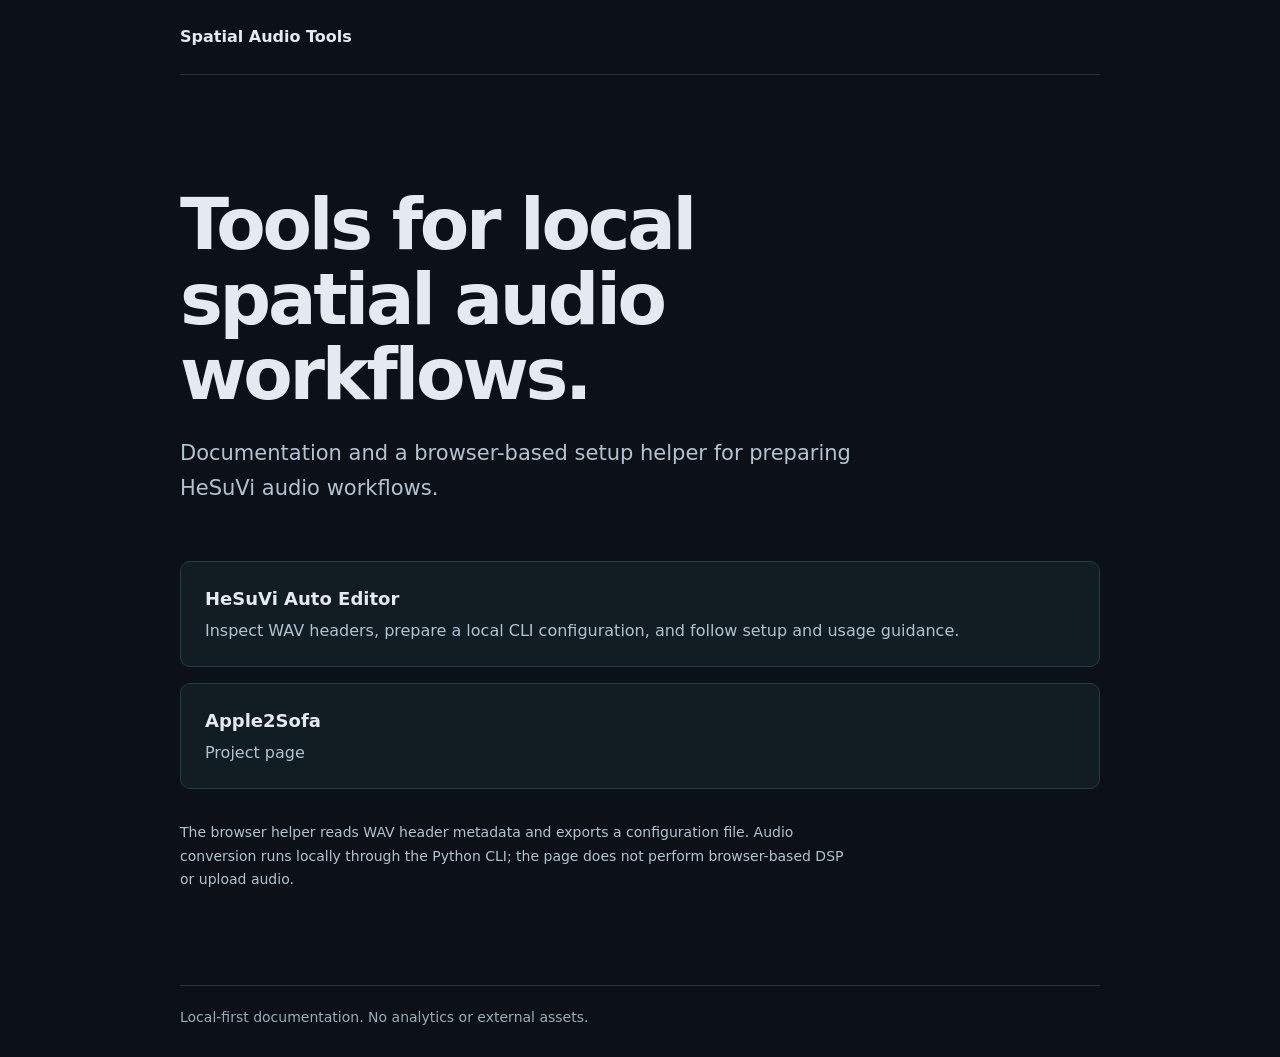
==== index.html @ 545dfa27 "Add public spatial audio documentation site" ====
<!doctype html>
<html lang="en">
<head>
  <meta charset="utf-8">
  <meta name="viewport" content="width=device-width, initial-scale=1">
  <meta name="color-scheme" content="dark">
  <meta name="description" content="Documentation for local-first spatial audio tools.">
  <title>Spatial Audio Tools</title>
  <style>
    :root { color-scheme: dark; font-family: Inter, ui-sans-serif, system-ui, sans-serif; color: #e4eaf0; background: #0b1116; line-height: 1.65; }
    * { box-sizing: border-box; }
    body { margin: 0; }
    header, main, footer { width: min(100% - 40px, 920px); margin: 0 auto; }
    header { padding: 24px 0; border-bottom: 1px solid #27343d; }
    header a { color: inherit; text-decoration: none; font-weight: 650; }
    main { padding: clamp(48px, 10vw, 112px) 0 80px; }
    h1 { max-width: 760px; margin: 0; font-size: clamp(40px, 8vw, 72px); line-height: 1.04; letter-spacing: -.045em; }
    .lead { max-width: 680px; margin: 24px 0 0; color: #b2c3d0; font-size: clamp(18px, 2.4vw, 21px); }
    nav { display: grid; gap: 16px; margin-top: 56px; }
    nav a { display: block; padding: 22px 24px; border: 1px solid #293a44; border-radius: 10px; color: #89d8cb; text-decoration: none; background: #111c23; }
    nav a:hover { border-color: #89d8cb; }
    nav a:focus-visible { outline: 3px solid #dfba75; outline-offset: 3px; }
    nav strong { display: block; margin-bottom: 4px; color: #e4eaf0; font-size: 18px; }
    nav span { color: #b2c3d0; }
    .limit { max-width: 680px; margin-top: 32px; color: #b2c3d0; font-size: 14px; }
    footer { padding: 20px 0 28px; border-top: 1px solid #27343d; color: #99adb9; font-size: 14px; }
    @media (max-width: 520px) { header, main, footer { width: min(100% - 32px, 920px); } nav { margin-top: 40px; } nav a { padding: 18px; } }
  </style>
</head>
<body>
  <header><a href="./">Spatial Audio Tools</a></header>
  <main>
    <h1>Tools for local spatial audio workflows.</h1>
    <p class="lead">Documentation and a browser-based setup helper for preparing HeSuVi audio workflows.</p>
    <nav aria-label="Project documentation">
      <a href="./hesuvi-auto-editor/">
        <strong>HeSuVi Auto Editor</strong>
        <span>Inspect WAV headers, prepare a local CLI configuration, and follow setup and usage guidance.</span>
      </a>
      <a href="./apple2sofa/">
        <strong>Apple2Sofa</strong>
        <span>Project page</span>
      </a>
    </nav>
    <p class="limit">The browser helper reads WAV header metadata and exports a configuration file. Audio conversion runs locally through the Python CLI; the page does not perform browser-based DSP or upload audio.</p>
  </main>
  <footer>Local-first documentation. No analytics or external assets.</footer>
</body>
</html>
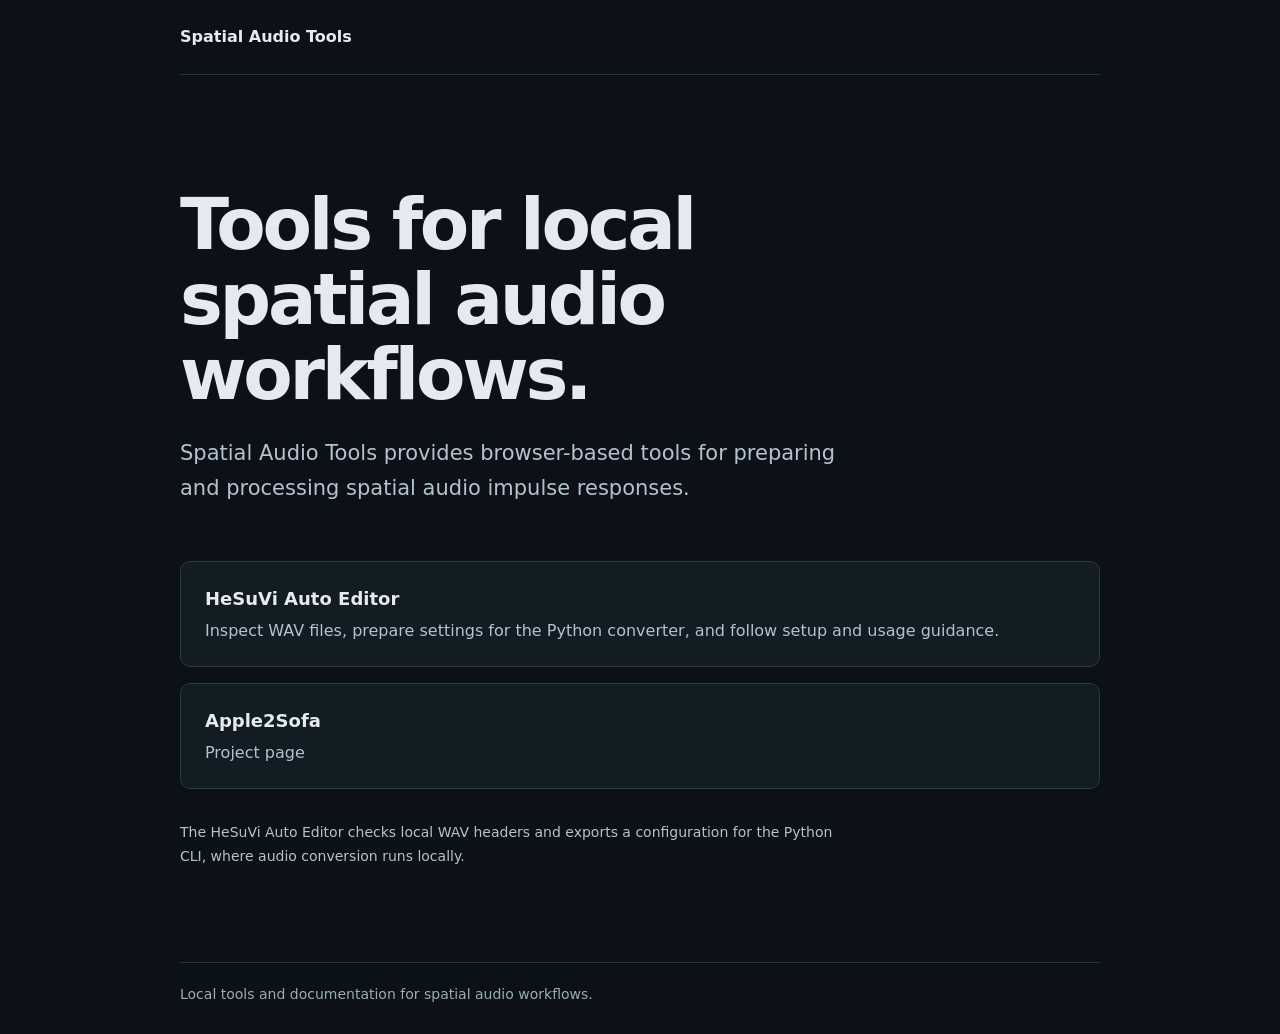
==== commit 5fb2cbde: "docs: clarify spatial audio tool capabilities" ====
--- a/index.html
+++ b/index.html
@@ -4,7 +4,7 @@
   <meta charset="utf-8">
   <meta name="viewport" content="width=device-width, initial-scale=1">
   <meta name="color-scheme" content="dark">
-  <meta name="description" content="Documentation for local-first spatial audio tools.">
+  <meta name="description" content="Browser-based tools for preparing and processing spatial audio impulse responses.">
   <title>Spatial Audio Tools</title>
   <style>
     :root { color-scheme: dark; font-family: Inter, ui-sans-serif, system-ui, sans-serif; color: #e4eaf0; background: #0b1116; line-height: 1.65; }
@@ -31,19 +31,19 @@
   <header><a href="./">Spatial Audio Tools</a></header>
   <main>
     <h1>Tools for local spatial audio workflows.</h1>
-    <p class="lead">Documentation and a browser-based setup helper for preparing HeSuVi audio workflows.</p>
+    <p class="lead">Spatial Audio Tools provides browser-based tools for preparing and processing spatial audio impulse responses.</p>
     <nav aria-label="Project documentation">
       <a href="./hesuvi-auto-editor/">
         <strong>HeSuVi Auto Editor</strong>
-        <span>Inspect WAV headers, prepare a local CLI configuration, and follow setup and usage guidance.</span>
+        <span>Inspect WAV files, prepare settings for the Python converter, and follow setup and usage guidance.</span>
       </a>
       <a href="./apple2sofa/">
         <strong>Apple2Sofa</strong>
         <span>Project page</span>
       </a>
     </nav>
-    <p class="limit">The browser helper reads WAV header metadata and exports a configuration file. Audio conversion runs locally through the Python CLI; the page does not perform browser-based DSP or upload audio.</p>
+    <p class="limit">The HeSuVi Auto Editor checks local WAV headers and exports a configuration for the Python CLI, where audio conversion runs locally.</p>
   </main>
-  <footer>Local-first documentation. No analytics or external assets.</footer>
+  <footer>Local tools and documentation for spatial audio workflows.</footer>
 </body>
 </html>
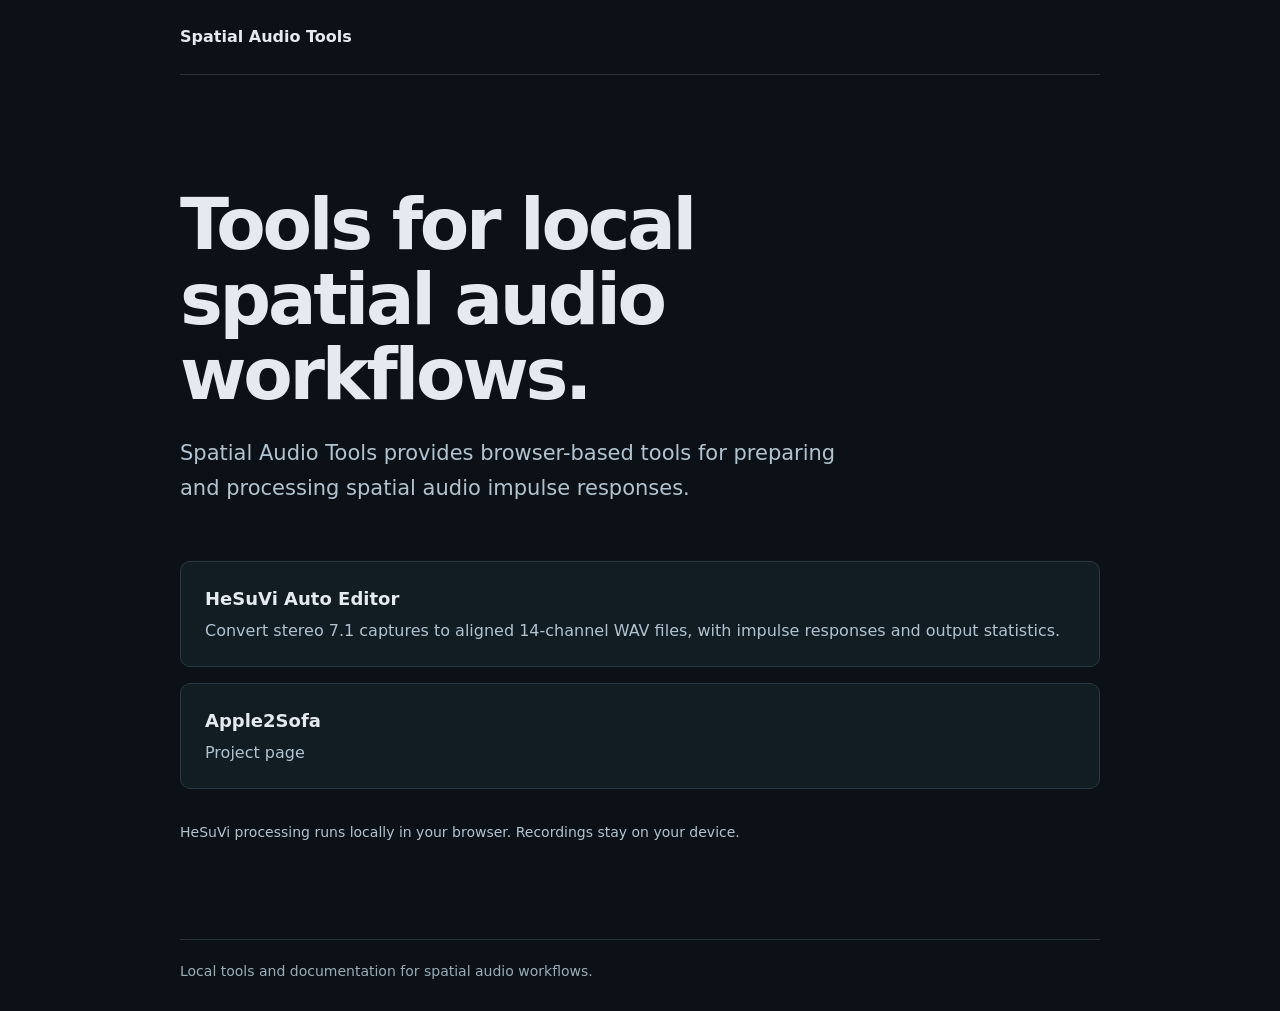
==== commit 300f54b6: "Build local HeSuVi conversion with selectable glass interface" ====
--- a/index.html
+++ b/index.html
@@ -35,14 +35,14 @@
     <nav aria-label="Project documentation">
       <a href="./hesuvi-auto-editor/">
         <strong>HeSuVi Auto Editor</strong>
-        <span>Inspect WAV files, prepare settings for the Python converter, and follow setup and usage guidance.</span>
+        <span>Convert stereo 7.1 captures to aligned 14-channel WAV files, with impulse responses and output statistics.</span>
       </a>
       <a href="./apple2sofa/">
         <strong>Apple2Sofa</strong>
         <span>Project page</span>
       </a>
     </nav>
-    <p class="limit">The HeSuVi Auto Editor checks local WAV headers and exports a configuration for the Python CLI, where audio conversion runs locally.</p>
+    <p class="limit">HeSuVi processing runs locally in your browser. Recordings stay on your device.</p>
   </main>
   <footer>Local tools and documentation for spatial audio workflows.</footer>
 </body>
